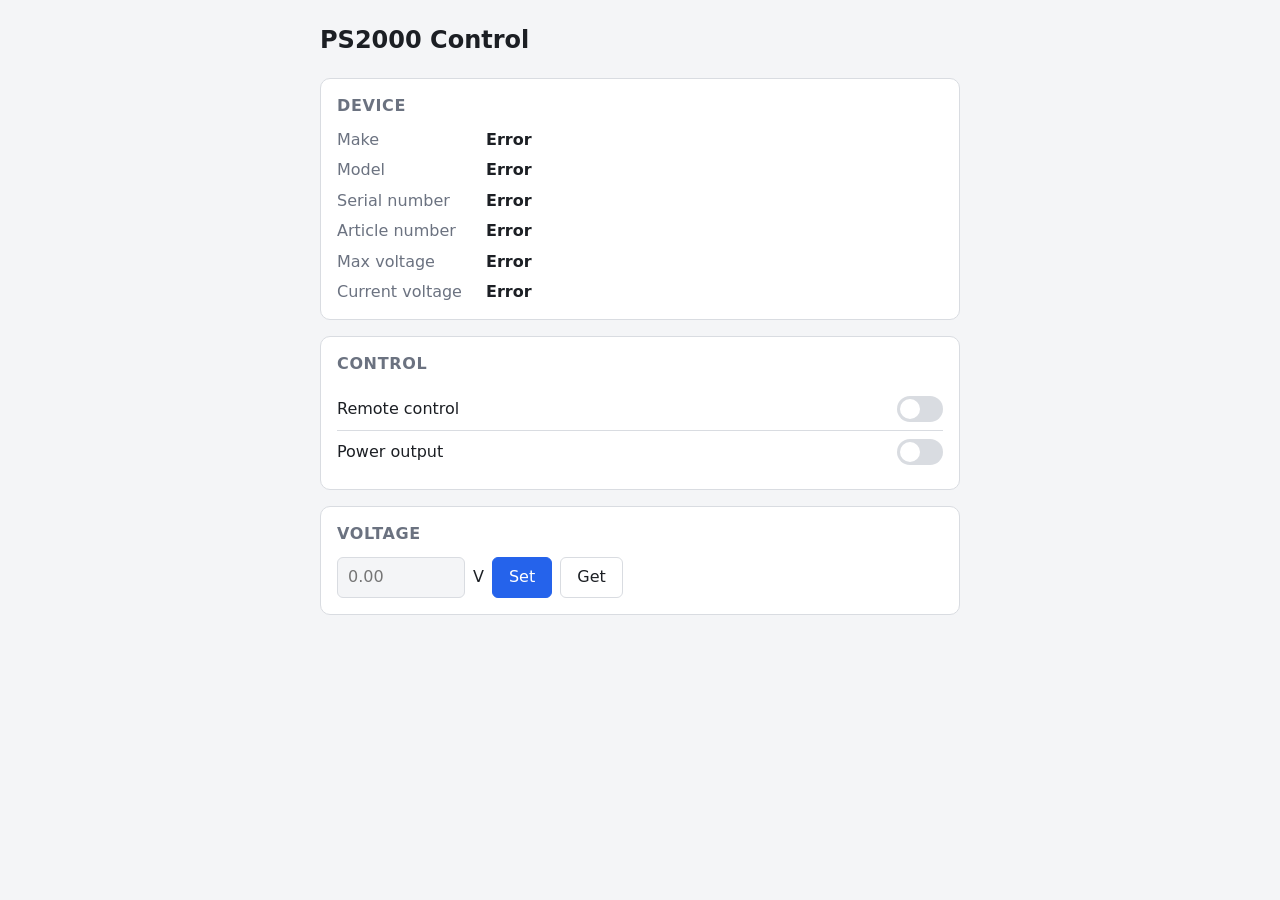
==== wwwroot/index.html @ 9d50eecf "Add PS2000 web GUI project ASP.NET Core app for controlling a PS2000B-series power supply over seria" ====
<!DOCTYPE html>
<html lang="en">
<head>
<meta charset="utf-8">
<meta name="viewport" content="width=device-width, initial-scale=1">
<title>PS2000 Control</title>
<style>
  :root {
    --bg: #f4f5f7; --card: #ffffff; --text: #1c1f24; --muted: #6b7280;
    --border: #d9dce1; --accent: #2563eb; --accent-text: #ffffff; --on: #16a34a;
  }
  @media (prefers-color-scheme: dark) {
    :root {
      --bg: #14161a; --card: #1e2126; --text: #e6e8eb; --muted: #9aa1ab;
      --border: #333841; --accent: #3b82f6; --accent-text: #ffffff; --on: #22c55e;
    }
  }
  * { box-sizing: border-box; }
  body {
    margin: 0; padding: 24px 16px; background: var(--bg); color: var(--text);
    font: 16px/1.4 system-ui, sans-serif;
  }
  main { max-width: 640px; margin: 0 auto; display: grid; gap: 16px; }
  h1 { margin: 0 0 4px; font-size: 1.5rem; }
  h2 { margin: 0 0 12px; font-size: 1rem; color: var(--muted); font-weight: 600; text-transform: uppercase; letter-spacing: .04em; }
  .card { background: var(--card); border: 1px solid var(--border); border-radius: 10px; padding: 16px; }
  dl { margin: 0; display: grid; grid-template-columns: max-content 1fr; gap: 8px 24px; }
  dt { color: var(--muted); }
  dd { margin: 0; font-variant-numeric: tabular-nums; font-weight: 600; }
  .row { display: flex; align-items: center; justify-content: space-between; padding: 8px 0; }
  .row + .row { border-top: 1px solid var(--border); }
  .voltage { display: flex; gap: 8px; flex-wrap: wrap; align-items: center; }
  input[type=number] {
    width: 8rem; padding: 8px 10px; font: inherit; color: var(--text);
    background: var(--bg); border: 1px solid var(--border); border-radius: 6px;
  }
  button {
    padding: 8px 16px; font: inherit; color: var(--text); background: var(--card);
    border: 1px solid var(--border); border-radius: 6px; cursor: pointer;
  }
  button.primary { background: var(--accent); border-color: var(--accent); color: var(--accent-text); }
  .switch { position: relative; width: 46px; height: 26px; }
  .switch input { opacity: 0; width: 100%; height: 100%; margin: 0; position: absolute; cursor: pointer; }
  .switch span { position: absolute; inset: 0; background: var(--border); border-radius: 26px; transition: background .15s; pointer-events: none; }
  .switch span::after {
    content: ""; position: absolute; top: 3px; left: 3px; width: 20px; height: 20px;
    background: #fff; border-radius: 50%; transition: transform .15s;
  }
  .switch input:checked + span { background: var(--on); }
  .switch input:checked + span::after { transform: translateX(20px); }
  .switch input:focus-visible + span { outline: 2px solid var(--accent); outline-offset: 2px; }
</style>
</head>
<body>
<main>
  <header>
    <h1>PS2000 Control</h1>
  </header>

  <section class="card">
    <h2>Device</h2>
    <dl>
      <dt>Make</dt>           <dd id="make">—</dd>
      <dt>Model</dt>          <dd id="model">—</dd>
      <dt>Serial number</dt>  <dd id="serial">—</dd>
      <dt>Article number</dt> <dd id="article">—</dd>
      <dt>Max voltage</dt>    <dd id="maxVoltage">—</dd>
      <dt>Current voltage</dt><dd id="currentVoltage">—</dd>
    </dl>
  </section>

  <section class="card">
    <h2>Control</h2>
    <div class="row">
      <label for="remote">Remote control</label>
      <span class="switch"><input type="checkbox" id="remote"><span></span></span>
    </div>
    <div class="row">
      <label for="output">Power output</label>
      <span class="switch"><input type="checkbox" id="output"><span></span></span>
    </div>
  </section>

  <section class="card">
    <h2>Voltage</h2>
    <div class="voltage">
      <input type="number" id="setVoltage" step="0.01" min="0" placeholder="0.00" aria-label="Voltage in volts">
      <span>V</span>
      <button class="primary" id="setBtn">Set</button>
      <button id="getBtn">Get</button>
    </div>
  </section>
</main>
<script>
  fetch('/api/device')
    .then(r => r.json())
    .then(d => {
      document.getElementById('make').textContent = d.make;
      document.getElementById('model').textContent = d.model;
      document.getElementById('serial').textContent = d.serial;
      document.getElementById('article').textContent = d.article;
      document.getElementById('maxVoltage').textContent = d.maxVoltage;
      document.getElementById('currentVoltage').textContent = d.currentVoltage;
    })
    .catch(() => {
      for (const id of ['make', 'model', 'serial', 'article', 'maxVoltage', 'currentVoltage']) {
        document.getElementById(id).textContent = 'Error';
      }
    });

  document.getElementById('output').addEventListener('change', e => {
    fetch(`/api/output/${e.target.checked}`, { method: 'POST' });
  });

  document.getElementById('remote').addEventListener('change', e => {
    fetch(`/api/remote/${e.target.checked}`, { method: 'POST' });
  });

  document.getElementById('getBtn').addEventListener('click', () => {
    fetch('/api/voltage')
      .then(r => r.json())
      .then(d => {
        document.getElementById('setVoltage').value = d.volts.toFixed(2);
        document.getElementById('currentVoltage').textContent = `${d.volts.toFixed(2)} V`;
      });
  });

  document.getElementById('setBtn').addEventListener('click', () => {
    const volts = document.getElementById('setVoltage').value;
    fetch(`/api/voltage/${volts}`, { method: 'POST' })
      .then(r => r.json())
      .then(d => {
        document.getElementById('currentVoltage').textContent = `${d.volts.toFixed(2)} V`;
      });
  });
</script>
</body>
</html>
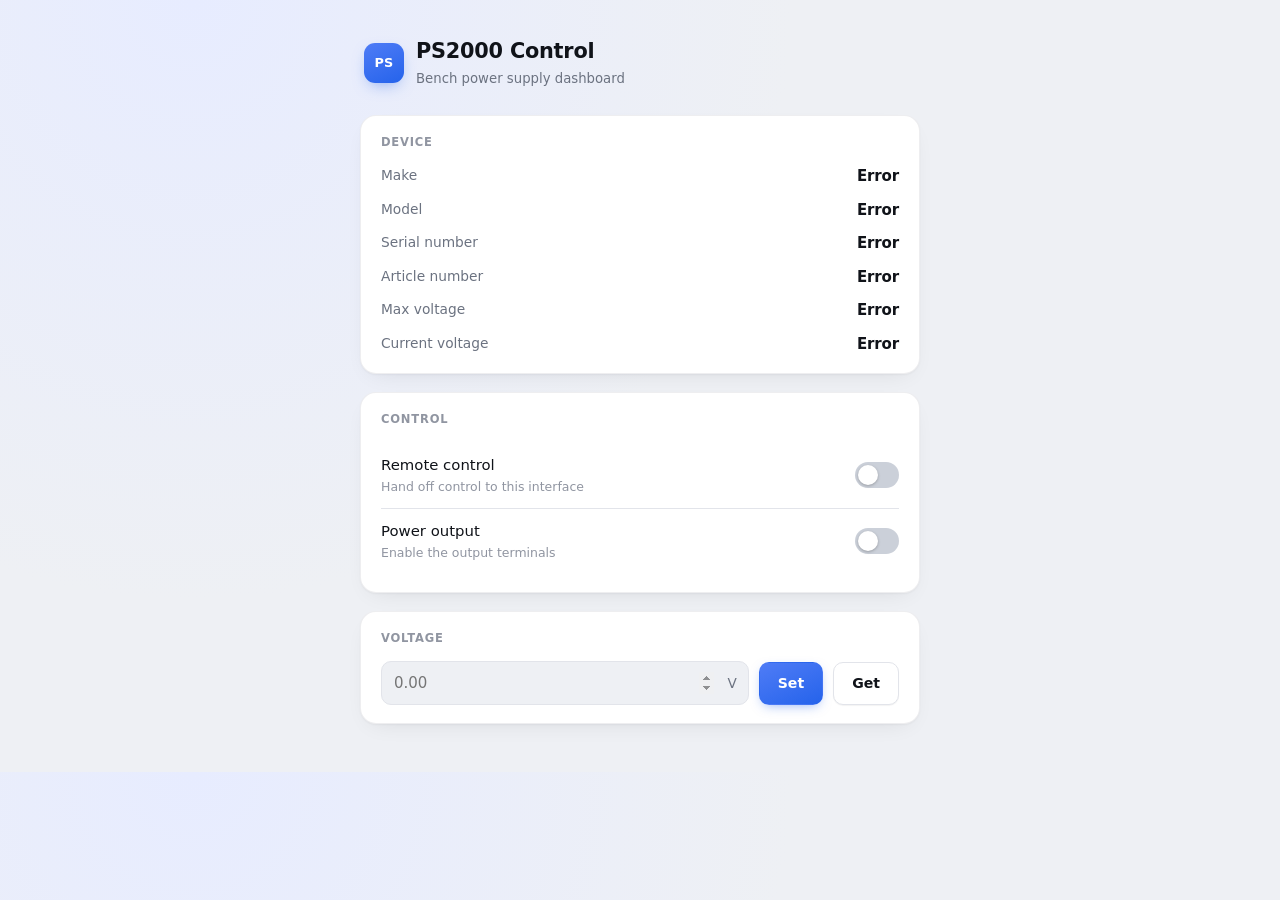
==== commit 6d400e36: "Modernize web UI styling and extract CSS into separate file" ====
--- a/wwwroot/index.html
+++ b/wwwroot/index.html
@@ -4,57 +4,16 @@
 <meta charset="utf-8">
 <meta name="viewport" content="width=device-width, initial-scale=1">
 <title>PS2000 Control</title>
-<style>
-  :root {
-    --bg: #f4f5f7; --card: #ffffff; --text: #1c1f24; --muted: #6b7280;
-    --border: #d9dce1; --accent: #2563eb; --accent-text: #ffffff; --on: #16a34a;
-  }
-  @media (prefers-color-scheme: dark) {
-    :root {
-      --bg: #14161a; --card: #1e2126; --text: #e6e8eb; --muted: #9aa1ab;
-      --border: #333841; --accent: #3b82f6; --accent-text: #ffffff; --on: #22c55e;
-    }
-  }
-  * { box-sizing: border-box; }
-  body {
-    margin: 0; padding: 24px 16px; background: var(--bg); color: var(--text);
-    font: 16px/1.4 system-ui, sans-serif;
-  }
-  main { max-width: 640px; margin: 0 auto; display: grid; gap: 16px; }
-  h1 { margin: 0 0 4px; font-size: 1.5rem; }
-  h2 { margin: 0 0 12px; font-size: 1rem; color: var(--muted); font-weight: 600; text-transform: uppercase; letter-spacing: .04em; }
-  .card { background: var(--card); border: 1px solid var(--border); border-radius: 10px; padding: 16px; }
-  dl { margin: 0; display: grid; grid-template-columns: max-content 1fr; gap: 8px 24px; }
-  dt { color: var(--muted); }
-  dd { margin: 0; font-variant-numeric: tabular-nums; font-weight: 600; }
-  .row { display: flex; align-items: center; justify-content: space-between; padding: 8px 0; }
-  .row + .row { border-top: 1px solid var(--border); }
-  .voltage { display: flex; gap: 8px; flex-wrap: wrap; align-items: center; }
-  input[type=number] {
-    width: 8rem; padding: 8px 10px; font: inherit; color: var(--text);
-    background: var(--bg); border: 1px solid var(--border); border-radius: 6px;
-  }
-  button {
-    padding: 8px 16px; font: inherit; color: var(--text); background: var(--card);
-    border: 1px solid var(--border); border-radius: 6px; cursor: pointer;
-  }
-  button.primary { background: var(--accent); border-color: var(--accent); color: var(--accent-text); }
-  .switch { position: relative; width: 46px; height: 26px; }
-  .switch input { opacity: 0; width: 100%; height: 100%; margin: 0; position: absolute; cursor: pointer; }
-  .switch span { position: absolute; inset: 0; background: var(--border); border-radius: 26px; transition: background .15s; pointer-events: none; }
-  .switch span::after {
-    content: ""; position: absolute; top: 3px; left: 3px; width: 20px; height: 20px;
-    background: #fff; border-radius: 50%; transition: transform .15s;
-  }
-  .switch input:checked + span { background: var(--on); }
-  .switch input:checked + span::after { transform: translateX(20px); }
-  .switch input:focus-visible + span { outline: 2px solid var(--accent); outline-offset: 2px; }
-</style>
+<link rel="stylesheet" href="styles.css">
 </head>
 <body>
 <main>
-  <header>
-    <h1>PS2000 Control</h1>
+  <header class="top">
+    <div class="logo">PS</div>
+    <div>
+      <h1>PS2000 Control</h1>
+      <p class="subtitle">Bench power supply dashboard</p>
+    </div>
   </header>
 
   <section class="card">
@@ -72,11 +31,11 @@
   <section class="card">
     <h2>Control</h2>
     <div class="row">
-      <label for="remote">Remote control</label>
+      <label for="remote">Remote control<span class="row-hint">Hand off control to this interface</span></label>
       <span class="switch"><input type="checkbox" id="remote"><span></span></span>
     </div>
     <div class="row">
-      <label for="output">Power output</label>
+      <label for="output">Power output<span class="row-hint">Enable the output terminals</span></label>
       <span class="switch"><input type="checkbox" id="output"><span></span></span>
     </div>
   </section>
@@ -84,8 +43,10 @@
   <section class="card">
     <h2>Voltage</h2>
     <div class="voltage">
-      <input type="number" id="setVoltage" step="0.01" min="0" placeholder="0.00" aria-label="Voltage in volts">
-      <span>V</span>
+      <span class="voltage-input">
+        <input type="number" id="setVoltage" step="0.01" min="0" placeholder="0.00" aria-label="Voltage in volts">
+        <span class="unit">V</span>
+      </span>
       <button class="primary" id="setBtn">Set</button>
       <button id="getBtn">Get</button>
     </div>
--- a/wwwroot/styles.css
+++ b/wwwroot/styles.css
@@ -0,0 +1,219 @@
+:root {
+  --bg: #eef0f4;
+  --bg-grad: radial-gradient(circle at 15% 0%, #e7ecff 0%, #eef0f4 45%);
+  --card: #ffffff;
+  --card-border: rgba(15, 23, 42, 0.07);
+  --text: #101319;
+  --muted: #6b7280;
+  --muted-2: #9095a1;
+  --border: #e2e4ea;
+  --accent: #2563eb;
+  --accent-2: #4f7cf6;
+  --accent-text: #ffffff;
+  --on: #16a34a;
+  --off: #cbd0d9;
+  --shadow: 0 1px 2px rgba(16, 19, 25, 0.04), 0 8px 24px -12px rgba(16, 19, 25, 0.12);
+  --shadow-sm: 0 1px 1px rgba(16, 19, 25, 0.05);
+  --radius: 16px;
+  --radius-sm: 10px;
+}
+@media (prefers-color-scheme: dark) {
+  :root {
+    --bg: #0e1014;
+    --bg-grad: radial-gradient(circle at 15% 0%, #191d2c 0%, #0e1014 45%);
+    --card: #1a1d23;
+    --card-border: rgba(255, 255, 255, 0.06);
+    --text: #eceef2;
+    --muted: #9aa1ab;
+    --muted-2: #767c87;
+    --border: #2a2e36;
+    --accent: #3b82f6;
+    --accent-2: #5b93f8;
+    --accent-text: #ffffff;
+    --on: #22c55e;
+    --off: #3a3f49;
+    --shadow: 0 1px 2px rgba(0, 0, 0, 0.3), 0 8px 24px -12px rgba(0, 0, 0, 0.5);
+    --shadow-sm: 0 1px 1px rgba(0, 0, 0, 0.3);
+  }
+}
+* { box-sizing: border-box; }
+body {
+  margin: 0;
+  padding: 32px 16px 48px;
+  background: var(--bg-grad);
+  background-color: var(--bg);
+  color: var(--text);
+  font: 15px/1.5 -apple-system, BlinkMacSystemFont, "Segoe UI", system-ui, sans-serif;
+  -webkit-font-smoothing: antialiased;
+}
+main {
+  max-width: 560px;
+  margin: 0 auto;
+  display: grid;
+  gap: 18px;
+}
+header.top {
+  display: flex;
+  align-items: center;
+  gap: 12px;
+  padding: 4px 4px 8px;
+}
+.logo {
+  width: 40px;
+  height: 40px;
+  border-radius: 11px;
+  background: linear-gradient(155deg, var(--accent-2), var(--accent));
+  color: #fff;
+  display: flex;
+  align-items: center;
+  justify-content: center;
+  font-weight: 700;
+  font-size: 0.8rem;
+  letter-spacing: 0.02em;
+  flex-shrink: 0;
+  box-shadow: 0 6px 16px -6px rgba(37, 99, 235, 0.55);
+}
+h1 {
+  margin: 0;
+  font-size: 1.3rem;
+  font-weight: 650;
+  letter-spacing: -0.01em;
+}
+.subtitle {
+  margin: 2px 0 0;
+  font-size: 0.83rem;
+  color: var(--muted);
+}
+h2 {
+  margin: 0 0 14px;
+  font-size: 0.72rem;
+  color: var(--muted-2);
+  font-weight: 700;
+  text-transform: uppercase;
+  letter-spacing: 0.07em;
+}
+.card {
+  background: var(--card);
+  border: 1px solid var(--card-border);
+  border-radius: var(--radius);
+  padding: 18px 20px;
+  box-shadow: var(--shadow);
+}
+dl {
+  margin: 0;
+  display: grid;
+  grid-template-columns: max-content 1fr;
+  gap: 11px 20px;
+}
+dt {
+  color: var(--muted);
+  font-size: 0.86rem;
+}
+dd {
+  margin: 0;
+  font-variant-numeric: tabular-nums;
+  font-weight: 600;
+  text-align: right;
+  letter-spacing: -0.01em;
+}
+.row {
+  display: flex;
+  align-items: center;
+  justify-content: space-between;
+  padding: 11px 0;
+  gap: 12px;
+}
+.row + .row { border-top: 1px solid var(--border); }
+.row label {
+  font-size: 0.93rem;
+  font-weight: 500;
+}
+.row-hint {
+  display: block;
+  margin-top: 2px;
+  font-size: 0.78rem;
+  color: var(--muted-2);
+  font-weight: 400;
+}
+.voltage {
+  display: flex;
+  gap: 10px;
+  flex-wrap: wrap;
+  align-items: center;
+}
+.voltage-input {
+  position: relative;
+  display: flex;
+  align-items: center;
+  flex: 1 1 140px;
+}
+.voltage-input .unit {
+  position: absolute;
+  right: 12px;
+  color: var(--muted);
+  font-size: 0.85rem;
+  font-weight: 500;
+  pointer-events: none;
+}
+input[type=number] {
+  width: 100%;
+  padding: 10px 34px 10px 12px;
+  font: inherit;
+  font-variant-numeric: tabular-nums;
+  color: var(--text);
+  background: var(--bg);
+  border: 1px solid var(--border);
+  border-radius: var(--radius-sm);
+  transition: border-color .15s, box-shadow .15s;
+}
+input[type=number]:focus-visible {
+  outline: none;
+  border-color: var(--accent);
+  box-shadow: 0 0 0 3px rgba(37, 99, 235, 0.18);
+}
+input[type=number]::-webkit-inner-spin-button {
+  opacity: 0.6;
+}
+button {
+  padding: 10px 18px;
+  font: inherit;
+  font-weight: 600;
+  font-size: 0.88rem;
+  color: var(--text);
+  background: var(--card);
+  border: 1px solid var(--border);
+  border-radius: var(--radius-sm);
+  cursor: pointer;
+  box-shadow: var(--shadow-sm);
+  transition: transform .08s ease, filter .12s ease, background .15s;
+}
+button:hover { filter: brightness(0.97); }
+button:active { transform: translateY(1px); }
+button:focus-visible {
+  outline: 2px solid var(--accent);
+  outline-offset: 2px;
+}
+button.primary {
+  background: linear-gradient(155deg, var(--accent-2), var(--accent));
+  border-color: transparent;
+  color: var(--accent-text);
+  box-shadow: 0 4px 12px -4px rgba(37, 99, 235, 0.5);
+}
+button.primary:hover { filter: brightness(1.06); }
+.switch { position: relative; width: 44px; height: 26px; flex-shrink: 0; }
+.switch input { opacity: 0; width: 100%; height: 100%; margin: 0; position: absolute; cursor: pointer; z-index: 1; }
+.switch span {
+  position: absolute; inset: 0; background: var(--off);
+  border-radius: 26px; transition: background .18s ease;
+  pointer-events: none;
+}
+.switch span::after {
+  content: "";
+  position: absolute; top: 3px; left: 3px; width: 20px; height: 20px;
+  background: #fff; border-radius: 50%;
+  box-shadow: 0 1px 3px rgba(0,0,0,0.25);
+  transition: transform .18s ease;
+}
+.switch input:checked + span { background: var(--on); }
+.switch input:checked + span::after { transform: translateX(18px); }
+.switch input:focus-visible + span { outline: 2px solid var(--accent); outline-offset: 2px; }
